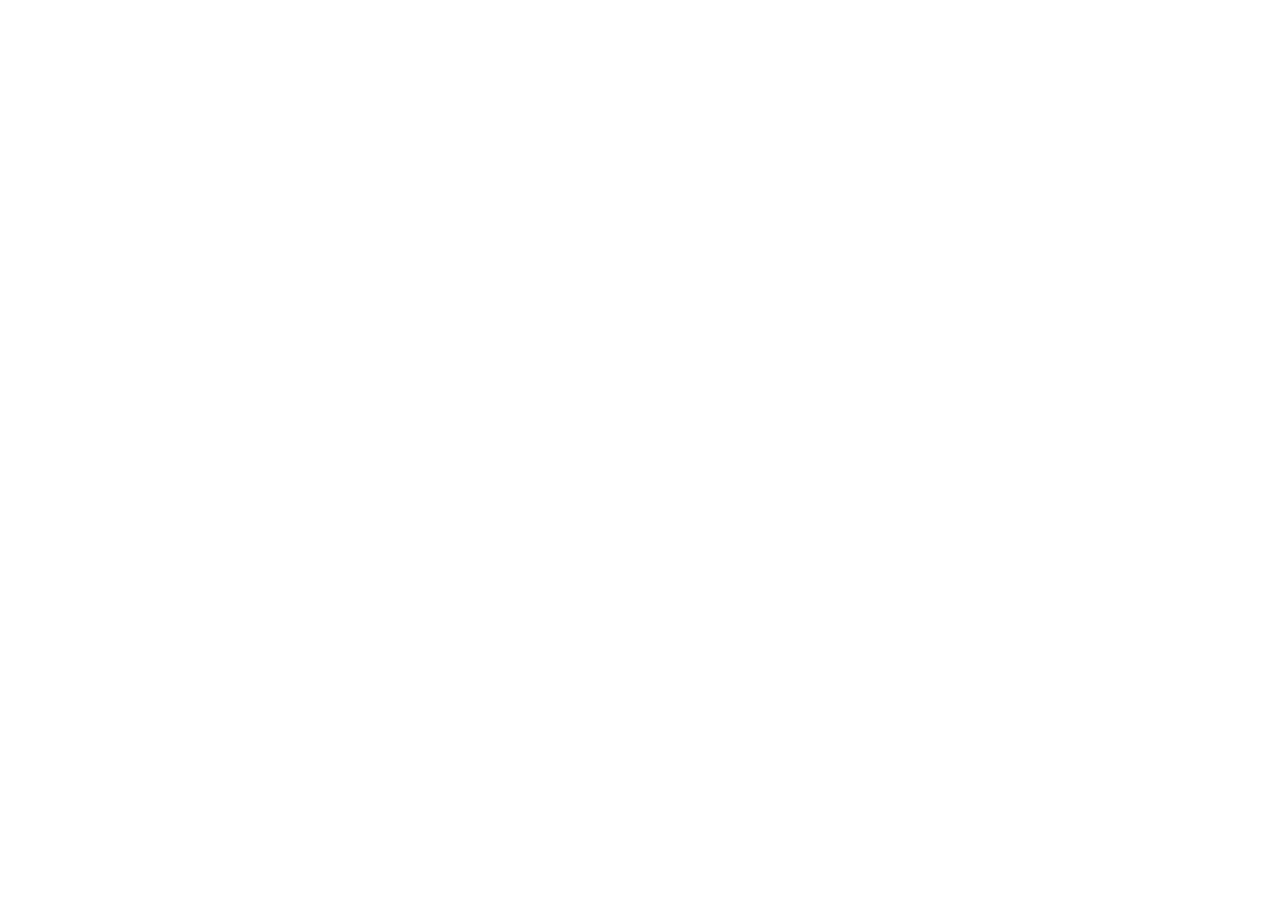
==== index.html @ 973f93fd "Initial commit: Cristina's Portfolio - React + Vite + TypeScript + Tailwind, con case studies (Telem" ====
<!doctype html>
<html lang="es">
  <head>
    <meta charset="UTF-8" />
    <meta name="viewport" content="width=device-width, initial-scale=1.0" />
    <link rel="icon" type="image/png" href="/favicon.png" />
    <title>Cristina's Portfolio — Product Designer</title>
    <meta name="description" content="Portfolio MVP for Cristina Salazar, Senior Product Designer specializing in AI-first workflows and complex user flows." />
    <meta property="og:title" content="Cristina's Portfolio — Product Designer" />
    <meta property="og:description" content="Portfolio MVP for Cristina Salazar, Senior Product Designer specializing in AI-first workflows and complex user flows." />
    <meta property="og:type" content="website" />
    <meta name="twitter:card" content="summary_large_image" />
    <link rel="preconnect" href="https://fonts.googleapis.com">
    <link rel="preconnect" href="https://fonts.gstatic.com" crossorigin>
    <link href="https://fonts.googleapis.com/css2?family=JetBrains+Mono:wght@400;500;600&display=swap" rel="stylesheet">
  </head>
  <body class="bg-white text-[#101010] antialiased selection:bg-[#101010] selection:text-white">
    <div id="root"></div>
    <script type="module" src="/src/main.tsx"></script>
  </body>
</html>
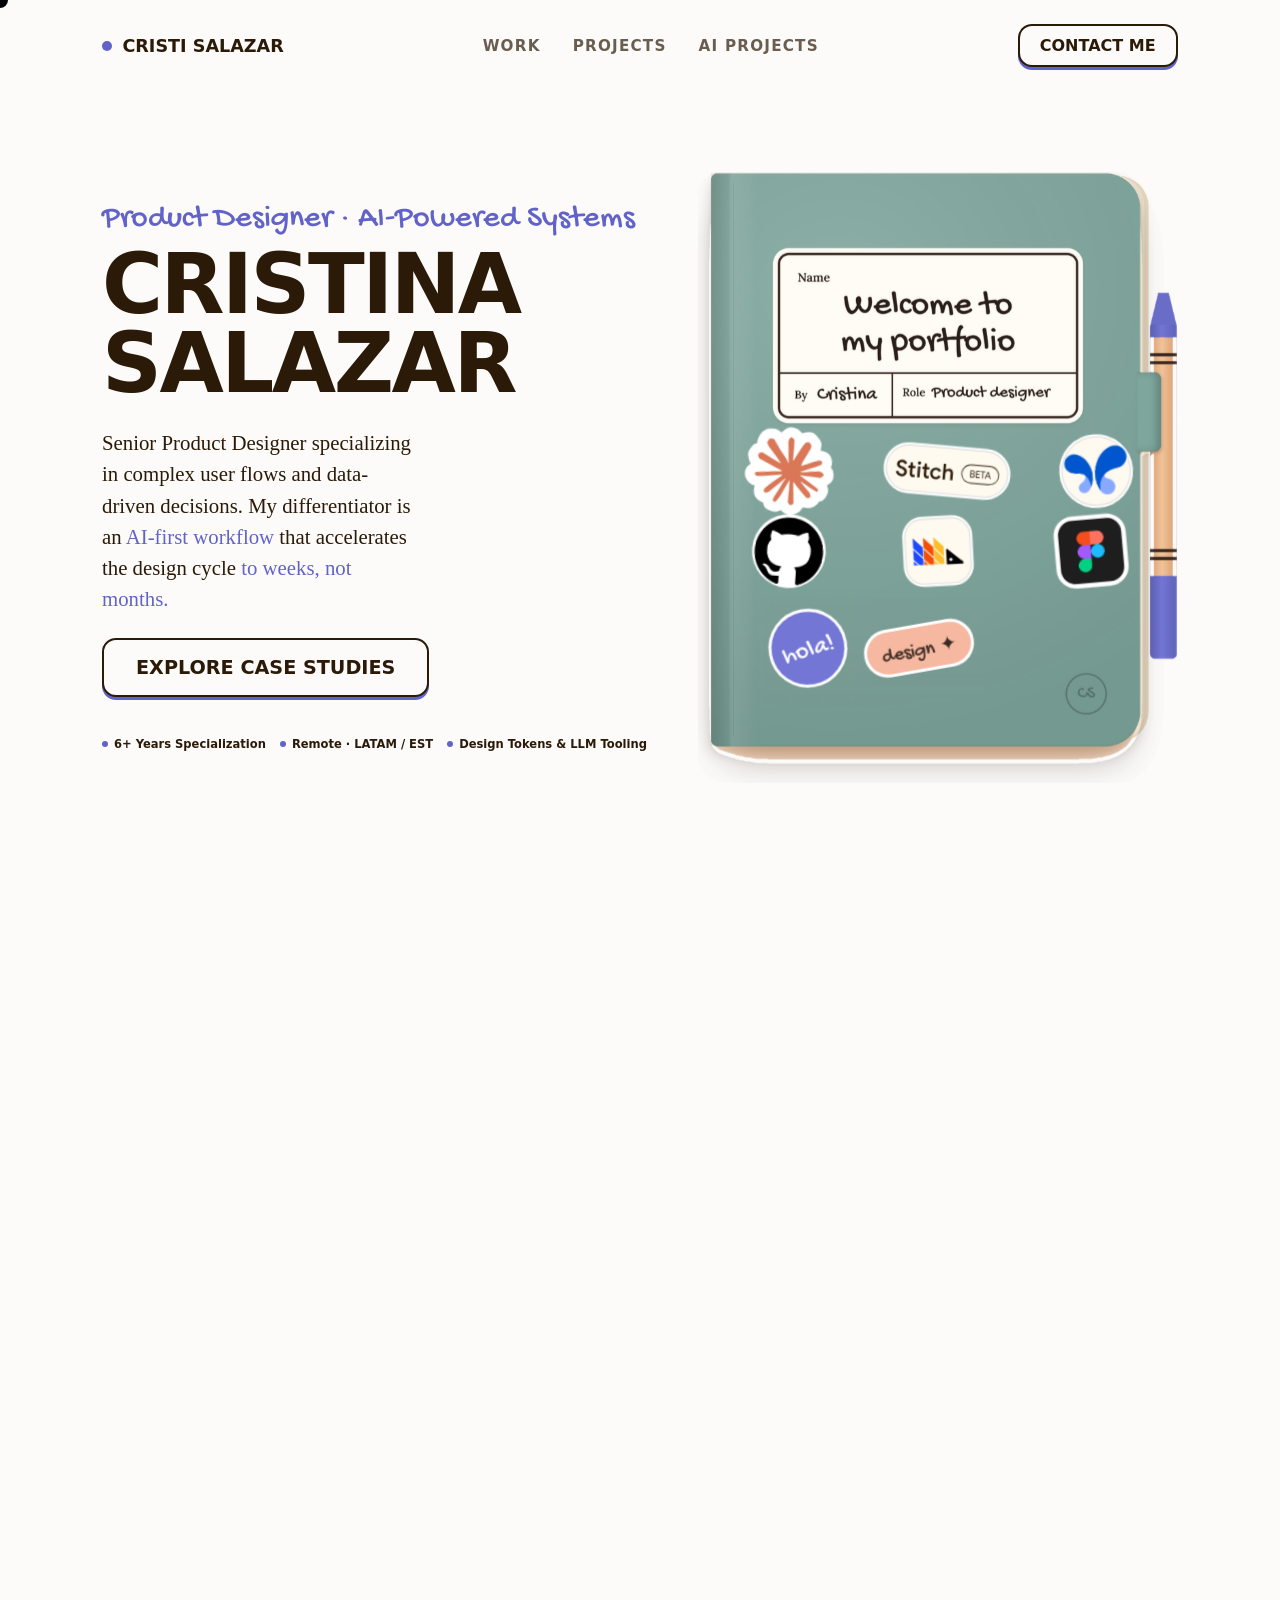
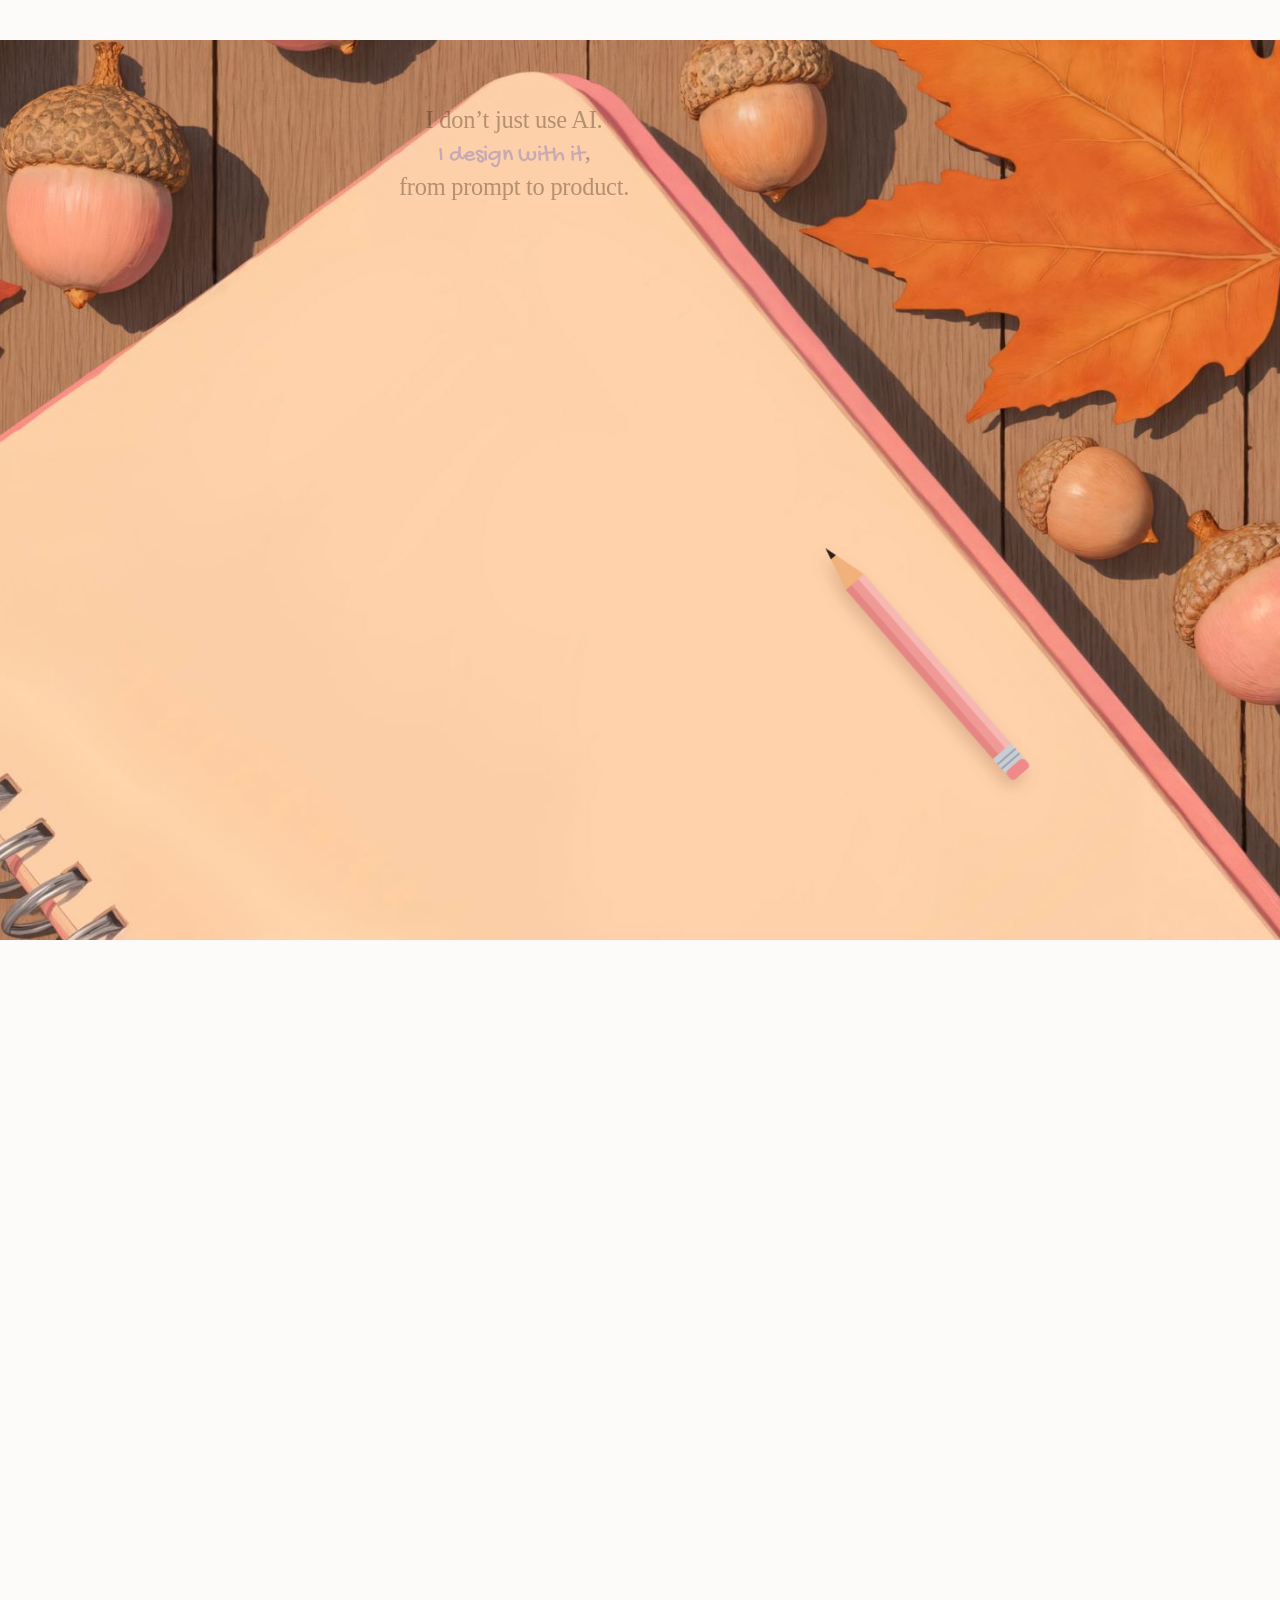
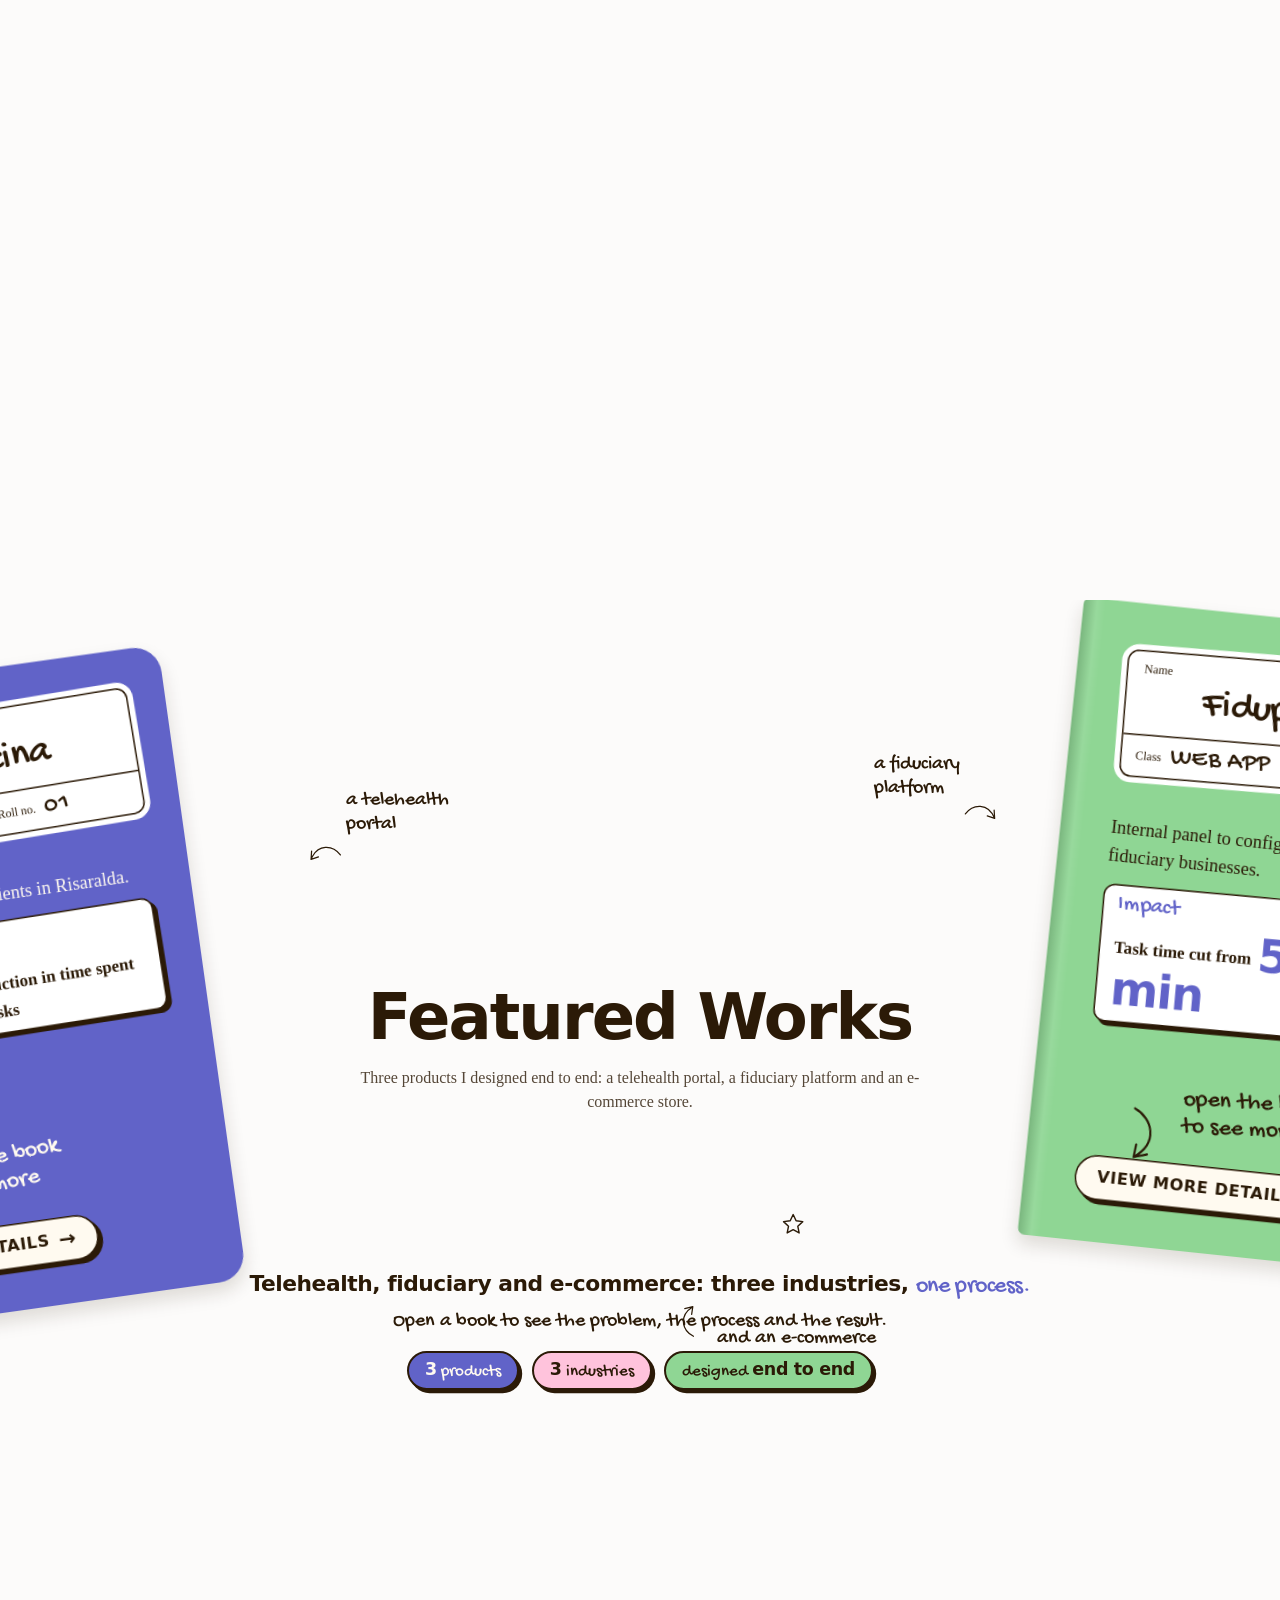
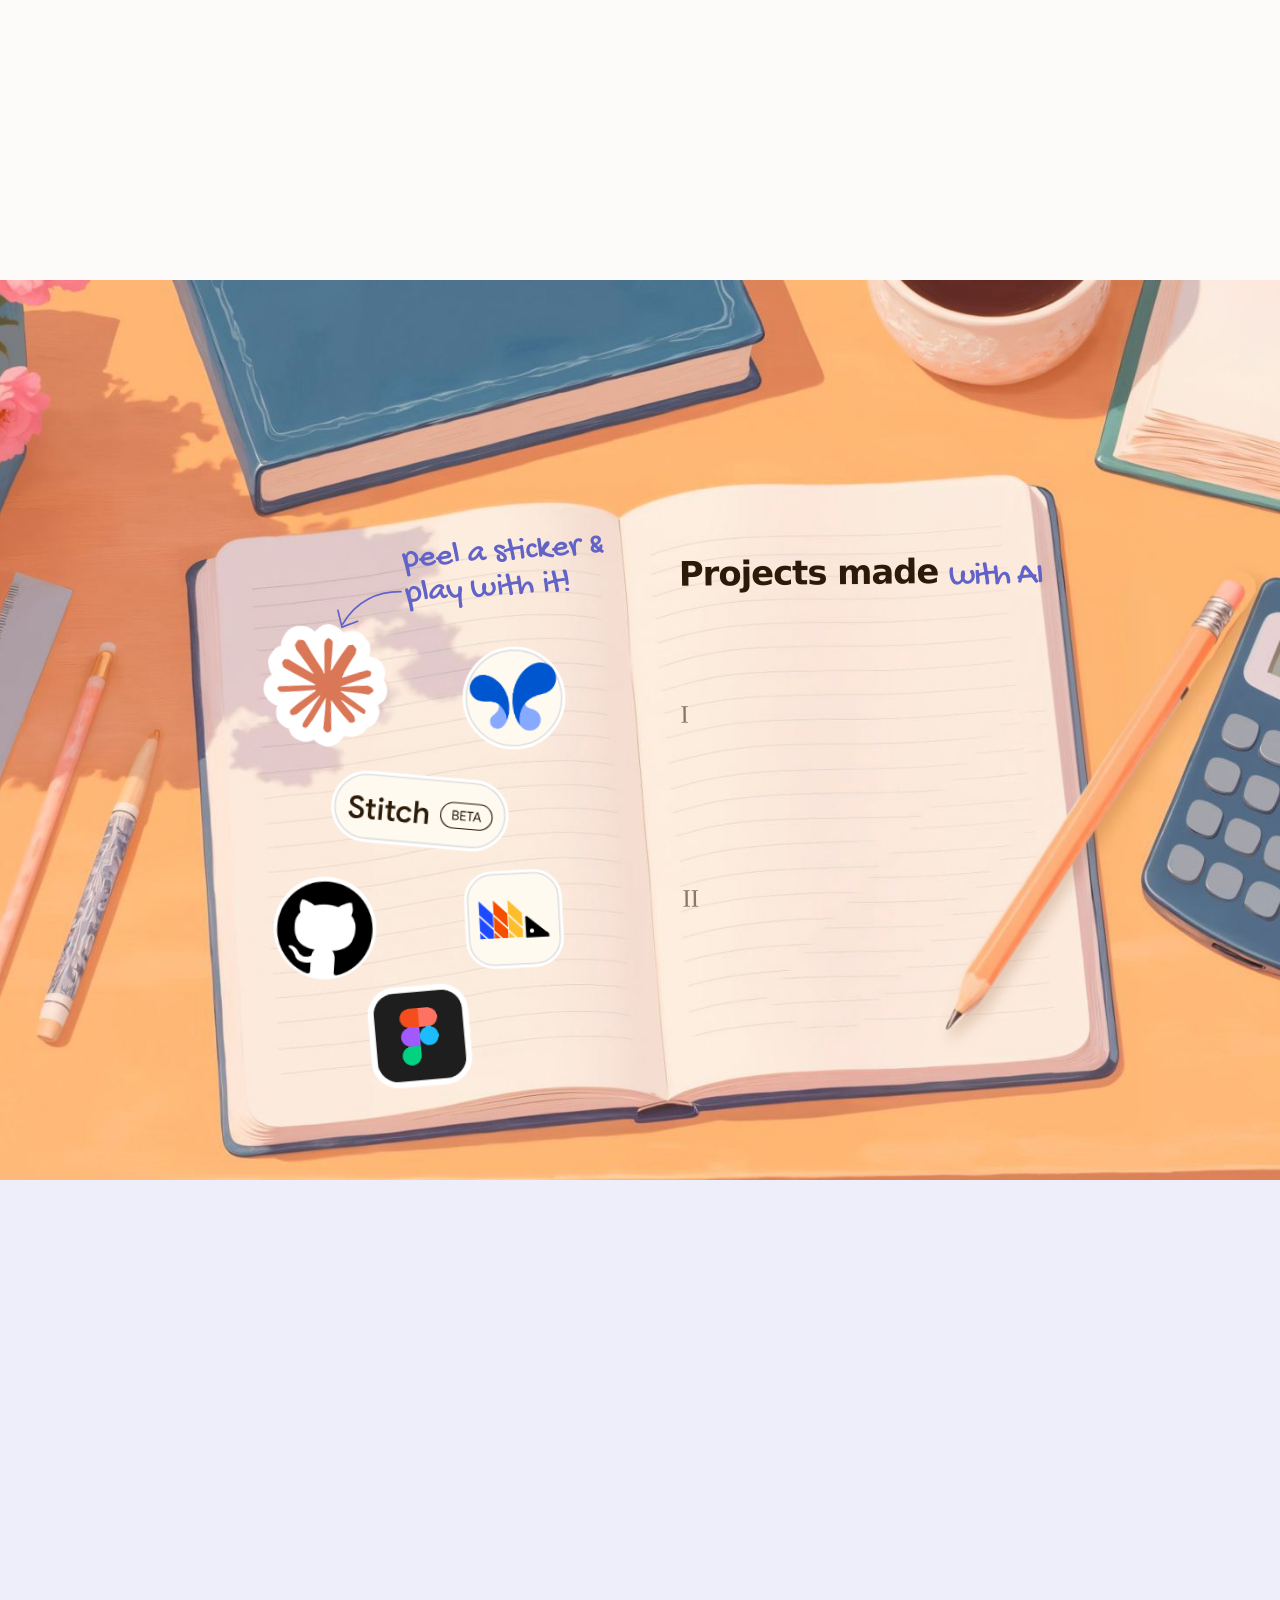
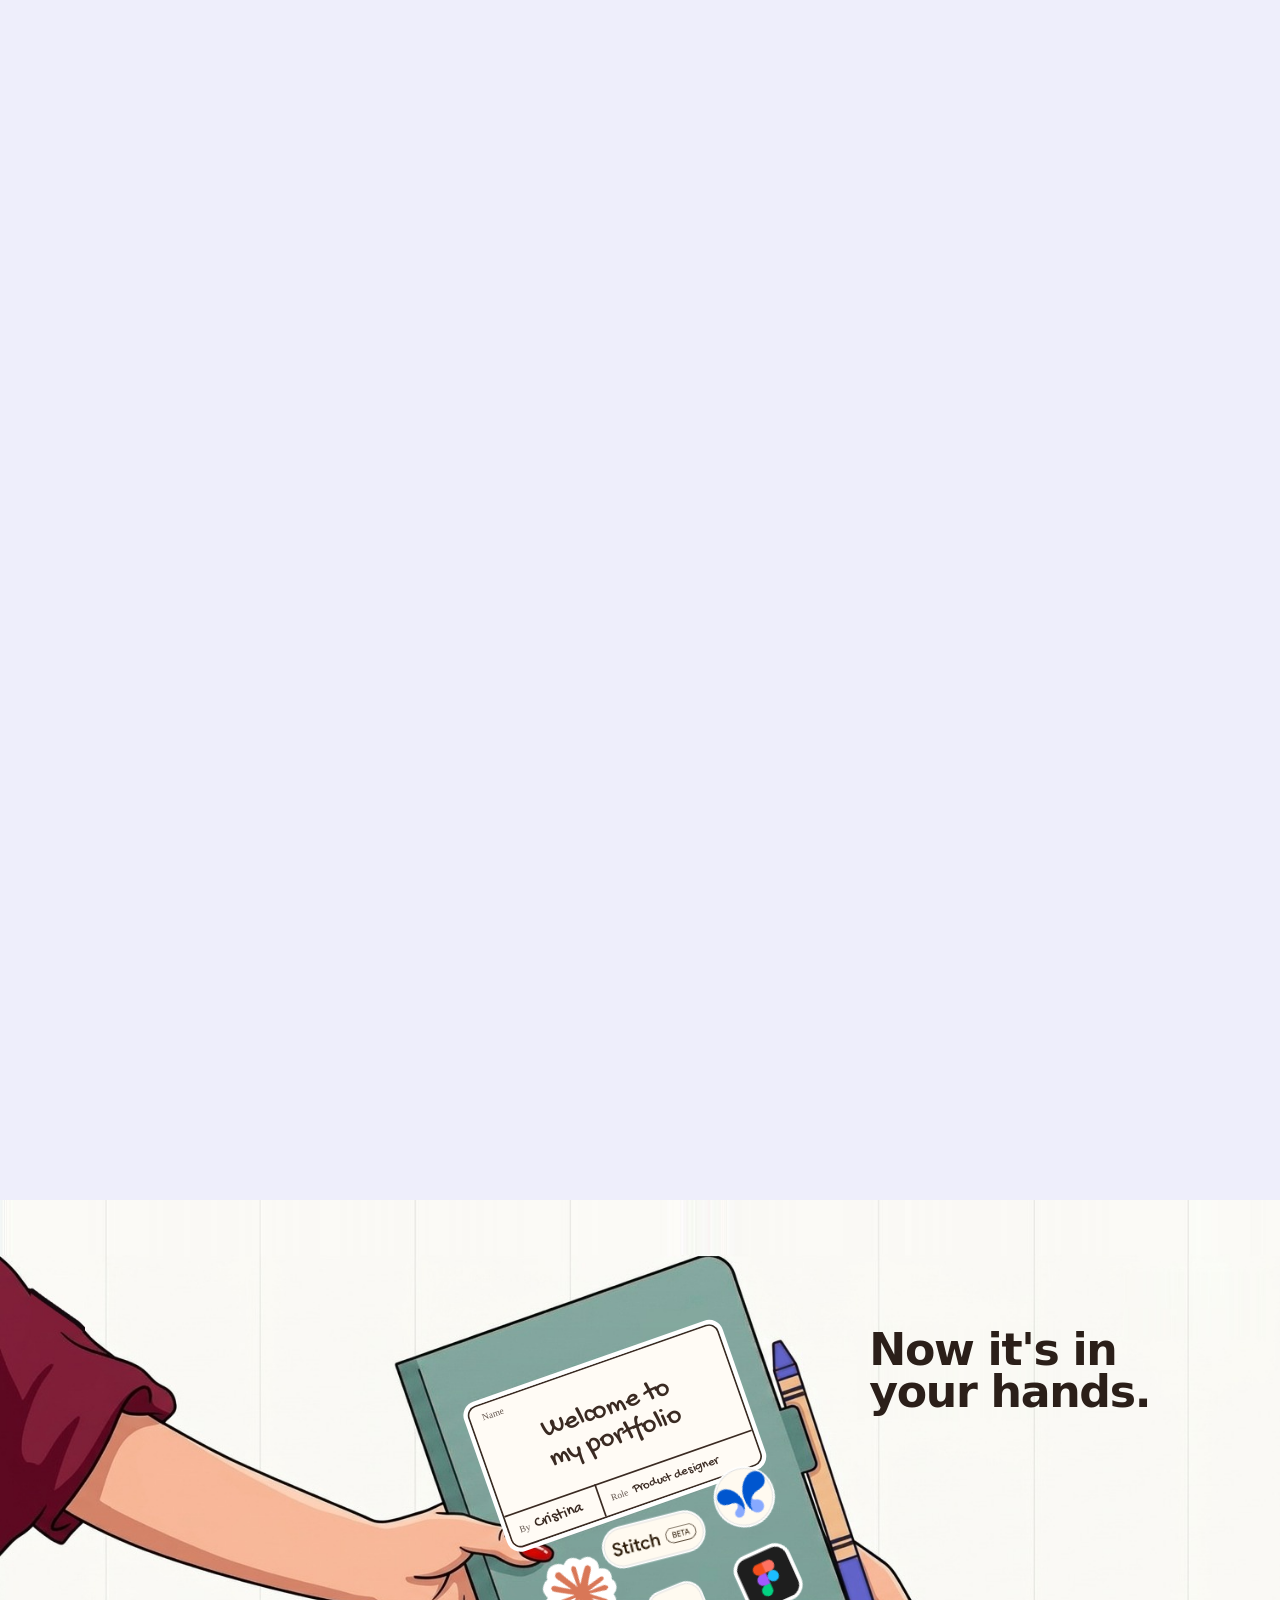
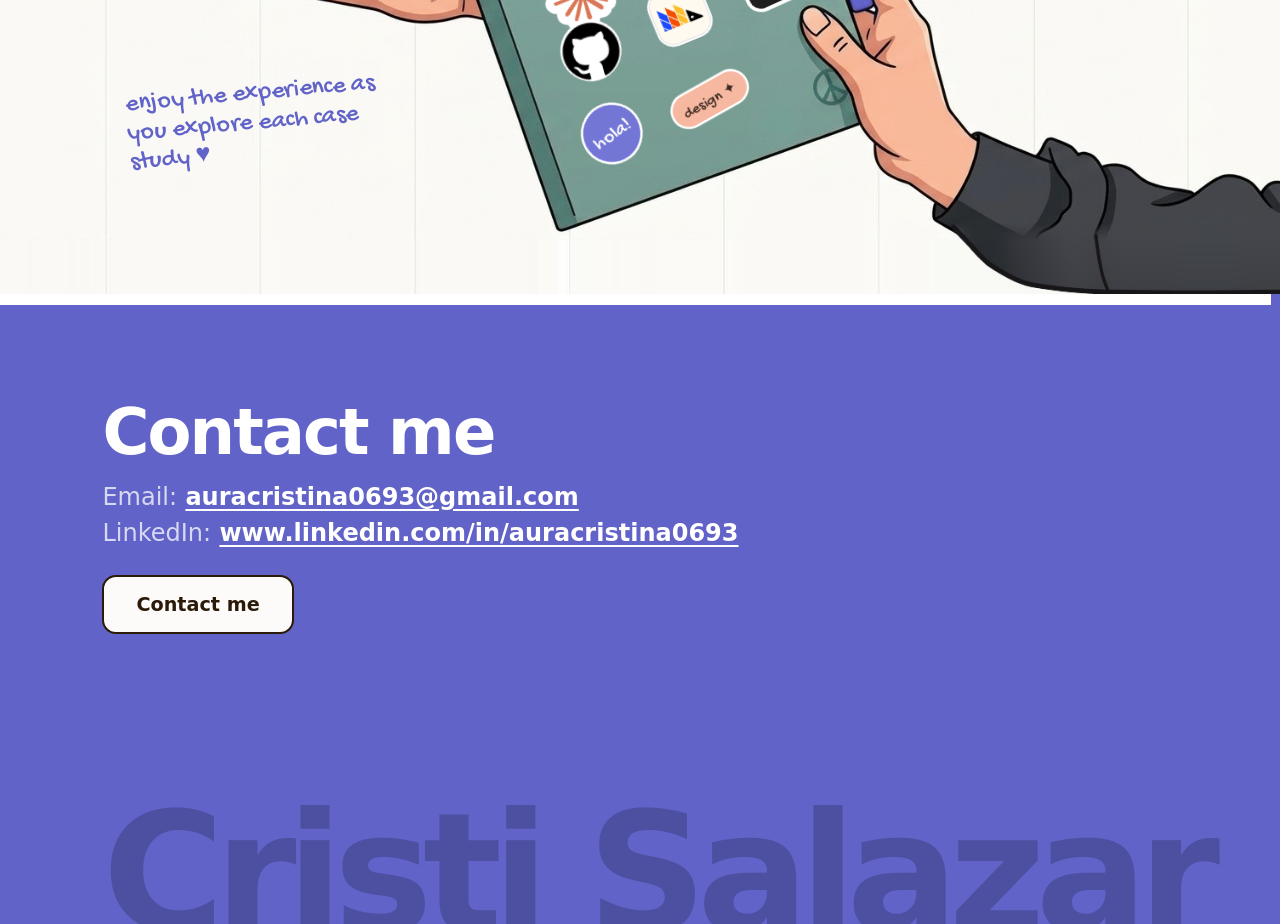
==== commit b15faadd: "Reemplaza el portafolio por la nueva versión interactiva (Motion Kit) con metadatos de vista previa " ====
--- a/index.html
+++ b/index.html
@@ -1,22 +1,945 @@
 <!doctype html>
-<html lang="es">
-  <head>
-    <meta charset="UTF-8" />
-    <meta name="viewport" content="width=device-width, initial-scale=1.0" />
-    <link rel="icon" type="image/png" href="/favicon.png" />
-    <title>Cristina's Portfolio — Product Designer</title>
-    <meta name="description" content="Portfolio MVP for Cristina Salazar, Senior Product Designer specializing in AI-first workflows and complex user flows." />
-    <meta property="og:title" content="Cristina's Portfolio — Product Designer" />
-    <meta property="og:description" content="Portfolio MVP for Cristina Salazar, Senior Product Designer specializing in AI-first workflows and complex user flows." />
-    <meta property="og:type" content="website" />
-    <meta name="twitter:card" content="summary_large_image" />
-    <link rel="preconnect" href="https://fonts.googleapis.com">
-    <link rel="preconnect" href="https://fonts.gstatic.com" crossorigin>
-    <link href="https://fonts.googleapis.com/css2?family=JetBrains+Mono:wght@400;500;600&display=swap" rel="stylesheet">
-  </head>
-  <body class="bg-white text-[#101010] antialiased selection:bg-[#101010] selection:text-white">
-    <div id="root"></div>
-    <script type="module" src="/src/main.tsx"></script>
-  </body>
-</html>
-
+<html lang="en">
+<head>
+<meta charset="utf-8">
+<meta name="viewport" content="width=device-width,initial-scale=1,viewport-fit=cover">
+<title>Cristina Salazar — Product Designer</title>
+<meta name="description" content="Senior Product Designer specializing in complex user flows and data-driven decisions. AI-first workflow: from prompt to product.">
+<link rel="icon" type="image/png" href="/favicon.png">
+<link rel="canonical" href="https://cristina-ux-ai-first-portfolio.vercel.app/">
+<meta property="og:type" content="website">
+<meta property="og:title" content="Cristina Salazar — Product Designer">
+<meta property="og:description" content="Senior Product Designer specializing in complex user flows and data-driven decisions. AI-first workflow: from prompt to product.">
+<meta property="og:url" content="https://cristina-ux-ai-first-portfolio.vercel.app/">
+<meta property="og:image" content="https://cristina-ux-ai-first-portfolio.vercel.app/og-image.png">
+<meta property="og:image:width" content="1200">
+<meta property="og:image:height" content="630">
+<meta name="twitter:card" content="summary_large_image">
+<meta name="twitter:title" content="Cristina Salazar — Product Designer">
+<meta name="twitter:description" content="Senior Product Designer specializing in complex user flows and data-driven decisions. AI-first workflow: from prompt to product.">
+<meta name="twitter:image" content="https://cristina-ux-ai-first-portfolio.vercel.app/og-image.png">
+<style>:root{color-scheme:light;box-sizing:border-box;padding-top:env(safe-area-inset-top,0px);padding-bottom:env(safe-area-inset-bottom,0px)}html{scroll-padding-top:env(safe-area-inset-top,0px)}body{margin:0;padding:0;font:14px -apple-system,BlinkMacSystemFont,sans-serif;background:#fff;color:#000}img{max-width:100%}[hidden]:not([hidden=until-found i]){display:none!important}</style>
+<script>
+/* PostHog — analítica del portafolio */
+!function(t,e){var o,n,p,r;e.__SV||(window.posthog=e,e._i=[],e.init=function(i,s,a){function g(t,e){var o=e.split(".");2==o.length&&(t=t[o[0]],e=o[1]),t[e]=function(){t.push([e].concat(Array.prototype.slice.call(arguments,0)))}}(p=t.createElement("script")).type="text/javascript",p.crossOrigin="anonymous",p.async=!0,p.src=s.api_host.replace(".i.posthog.com","-assets.i.posthog.com")+"/static/array.js",(r=t.getElementsByTagName("script")[0]).parentNode.insertBefore(p,r);var u=e;for(void 0!==a?u=e[a]=[]:a="posthog",u.people=u.people||[],u.toString=function(t){var e="posthog";return"posthog"!==a&&(e+="."+a),t||(e+=" (stub)"),e},u.people.toString=function(){return u.toString(1)+".people (stub)"},o="init capture register register_once unregister identify reset opt_in_capturing opt_out_capturing has_opted_out_capturing set_config startSessionRecording stopSessionRecording captureException get_distinct_id".split(" "),n=0;n<o.length;n++)g(u,o[n]);e._i.push([i,s,a])},e.__SV=1)}(document,window.posthog||[]);
+posthog.init('phc_pVfDcb928zjS3e7SnteHc66aULhc6K7WHgpMxXKEoRjr',{api_host:'https://us.i.posthog.com',defaults:'2026-05-30',person_profiles:'identified_only'});
+</script>
+</head>
+<body>
+<link rel="preconnect" href="https://fonts.googleapis.com">
+<link rel="preconnect" href="https://fonts.gstatic.com" crossorigin>
+<link href="https://fonts.googleapis.com/css2?family=Gochi+Hand&family=Lora:wght@500;600&display=swap" rel="stylesheet">
+<style>
+:root{
+  --bg:#fcfbfa; --ink:#2b1a07; --accent:#6163C8; --soft:#eeeefb;
+  --ease:cubic-bezier(.2,.7,.2,1);
+}
+*{box-sizing:border-box;margin:0}
+html{scroll-behavior:smooth}
+body{background:var(--bg);color:var(--ink);font:400 18px/1.5 Georgia,serif;overflow-x:hidden}
+a{color:inherit;text-decoration:none}
+h1,h2{font-family:system-ui,sans-serif;font-weight:900;letter-spacing:-.03em;line-height:.95}
+h1{font-size:clamp(3.5rem,11vw,9rem)}
+h2{font-size:clamp(2rem,5vw,4rem)}
+em{color:var(--accent);font-style:normal}
+
+/* Loader */
+.loader{position:fixed;inset:0;z-index:100;display:grid;place-items:center;background:var(--bg);transition:opacity .6s var(--ease),visibility .6s}
+.loader__ring{width:48px;height:48px;border:4px solid #0001;border-top-color:var(--ink);border-radius:50%;animation:spin .8s linear infinite}
+body:not(.is-loading) .loader{opacity:0;visibility:hidden}
+@keyframes spin{to{transform:rotate(1turn)}}
+
+/* Reveal al hacer scroll */
+[data-reveal]{opacity:0;transform:translateY(24px);transition:opacity .8s var(--ease) var(--d,0s),transform .8s var(--ease) var(--d,0s)}
+[data-reveal].is-in{opacity:1;transform:none}
+
+/* Nav / botones */
+.nav{position:absolute;inset:0 0 auto;z-index:50;display:flex;justify-content:space-between;align-items:center;padding:24px 8vw}
+.nav__logo{display:inline-flex;align-items:center;gap:10px;font:900 1.1rem system-ui}
+.nav__links{display:flex;gap:32px}
+.nav__links a{font:600 .95rem system-ui;letter-spacing:.08em;color:var(--ink);opacity:.7;transition:opacity .2s var(--ease),color .2s var(--ease)}
+.nav__links a:hover{opacity:1;color:var(--accent)}
+@media (max-width:800px){.nav__links{display:none}}
+.nav__logo::before{content:"";width:10px;height:10px;border-radius:50%;background:var(--accent)}
+.btn{display:inline-block;padding:10px 20px;border:2px solid var(--ink);border-radius:14px;background:var(--bg);font:600 1rem system-ui;box-shadow:0 3px 0 var(--accent);transition:transform .2s var(--ease),box-shadow .2s var(--ease)}
+.btn:hover{transform:translateY(2px);box-shadow:0 1px 0 var(--accent)}
+.btn--big{padding:16px 32px;font-size:1.2rem;margin-top:24px}
+
+/* Hero */
+.herowrap{height:360vh}
+.hero{position:sticky;top:0;min-height:100vh;padding:14vh 8vw 8vh;display:grid;grid-template-columns:1fr 1fr;gap:4vw;align-items:center}
+.hero h1{font-size:clamp(2.75rem,6.5vw,6.5rem)}
+.eyebrow{color:var(--accent);font:400 2rem/1.1 'Gochi Hand',cursive;margin-bottom:8px}
+.lead{margin-top:24px;font-size:1.5rem;max-width:20ch}
+.lead--wide{max-width:30ch;font-size:1.3rem}
+.meta{list-style:none;padding:0;margin-top:40px;display:flex;flex-wrap:nowrap;gap:10px 14px;font:600 clamp(.7rem,.9vw,.95rem) system-ui;white-space:nowrap}
+.meta li{display:inline-flex;align-items:center;gap:6px}
+.meta li::before{content:"";width:6px;height:6px;border-radius:50%;background:var(--accent);flex:none}
+.hero__text{grid-column:1;grid-row:1;--t1:0;transform:translateX(calc(var(--t1,0) * -75vw));opacity:calc(1 - var(--t1,0) * 1.3);will-change:transform,opacity}
+.hero__text2{position:absolute;left:8vw;top:50%;width:24vw;transform:translateY(calc(-50% + (1 - var(--t2,0)) * 40px));opacity:var(--t2,0);pointer-events:none}
+.hero__text2 .eyebrow{font-size:2rem}
+.hero__text2 p.big{font:400 clamp(1.1rem,1.7vw,1.7rem)/1.35 Georgia,serif}
+
+/* Tablet "My Notes" en la página izquierda */
+.cover__back{box-shadow:inset -3cqw 0 4cqw -3cqw #0002}
+.tablet{position:absolute;left:6cqw;top:5cqw;bottom:5cqw;width:77cqw;display:flex;background:#e6e2da;border:.5cqw solid #f6f3ee;border-radius:5.5cqw;padding:3cqw;box-sizing:border-box}
+.tablet__band{flex:none;width:3.4cqw;margin:-3cqw 2cqw -3cqw -3cqw;background:#f4f1ec;border-right:.4cqw solid #d6d1c8;border-radius:5cqw 0 0 5cqw}
+.screen{flex:1;min-width:0;background:#fffaf0;border-radius:4cqw;padding:5cqw 4cqw 0;overflow:hidden;position:relative}
+.screen__head{display:flex;justify-content:space-between;align-items:center}
+.screen__title{font:700 5.6cqw/1 Georgia,serif;color:var(--ink);margin:0}
+.screen__title span{color:#b9b2a6}
+.avatar{width:6.4cqw;height:6.4cqw;border-radius:50%;background:var(--accent);border:.5cqw solid var(--ink);display:flex;align-items:center;justify-content:center;gap:1cqw;box-sizing:border-box}
+.avatar i{width:1cqw;height:1.4cqw;border-radius:50%;background:var(--ink)}
+.screen__bar{display:flex;align-items:center;gap:1.6cqw;margin-top:4cqw}
+.chip{display:inline-flex;align-items:center;gap:1cqw;padding:1.1cqw 2cqw;border:.3cqw solid var(--ink);border-radius:99px;font:500 2.5cqw system-ui;color:var(--ink);background:#fffaf0}
+.chip svg{width:2.4cqw;height:2.4cqw;fill:none;stroke:var(--ink);stroke-width:2;stroke-linecap:round;stroke-linejoin:round}
+.kebab{margin-left:auto;display:flex;flex-direction:column;gap:.7cqw}
+.kebab i{width:.8cqw;height:.8cqw;border-radius:50%;background:var(--ink)}
+.tiles{display:grid;grid-template-columns:repeat(3,minmax(0,1fr));gap:3cqw 2.6cqw;margin-top:6cqw}
+.tile{position:relative;aspect-ratio:.82;box-sizing:border-box}
+.heart{position:absolute;top:1cqw;right:1cqw;width:3cqw;height:3cqw;fill:var(--accent);stroke:var(--ink);stroke-width:1.6}
+.plate{position:absolute;left:50%;top:38%;transform:translateX(-50%);width:76%;height:20%;background:#fffaf0;border:.35cqw solid var(--ink);border-radius:1cqw;box-shadow:0 0 0 .5cqw #fffaf0}
+/* notas adhesivas */
+
+/* post-its que suben con el scroll */
+.notes{height:240vh;position:relative}
+.notes__stage{position:sticky;top:0;height:100vh;overflow:hidden;display:flex;flex-direction:column;align-items:center;justify-content:center;padding:0 8vw}
+.notes__row{position:relative}
+.notes__lines{position:absolute;left:0;top:0;width:100%;overflow:visible;pointer-events:none;z-index:3}
+.notes__lines path{fill:none;stroke:var(--accent);stroke-width:.3;stroke-linecap:round;stroke-linejoin:round;stroke-dasharray:1;stroke-dashoffset:calc(1 - var(--l,0))}
+@media (max-width:800px){.notes__lines{display:none}}
+@media (prefers-reduced-motion:reduce){.notes__lines path{stroke-dashoffset:0}}
+.hl{color:var(--accent);font-family:'Gochi Hand',cursive;font-weight:400}
+.notes__title{margin:0;text-align:center;font:400 clamp(1.6rem,3vw,2.6rem)/1.25 Georgia,serif;letter-spacing:-.01em;color:var(--ink);opacity:var(--ti,1)}
+.notes__row{width:100%;margin-top:10vh;display:grid;grid-template-columns:repeat(4,1fr);gap:3vw;align-items:start}
+.pn{aspect-ratio:1/.95;display:grid;place-items:center;text-align:center;position:relative;background:linear-gradient(#0000001a 0,#0000 14%),var(--c);box-shadow:0 .6vw 1.4vw #2b1a0720;font:400 clamp(1.1rem,2.1vw,1.9rem)/1.15 'Gochi Hand',cursive;color:var(--ink);transform:rotate(var(--rot))}
+.step{transform:translateY(calc((1 - var(--k,0)) * 120vh))}
+.step__txt{margin:2.2vh 0 0;padding:0 .5vw;font:400 clamp(.85rem,1.05vw,1rem)/1.5 Georgia,serif;color:var(--ink);opacity:.8;text-align:center}
+.pn small{font:600 .75em Georgia,serif;letter-spacing:.08em;opacity:.7}
+.pn__d--smile{position:absolute;right:30%;bottom:16%;width:1.6vw;height:.8vw;border:2px solid var(--ink);border-top:0;border-radius:0 0 99px 99px}
+@media (max-width:800px){.notes{height:200vh}.notes__row{grid-template-columns:repeat(2,1fr);gap:5vw;margin-top:5vh}.pn{font-size:1.3rem}}
+
+/* post-its dentro del cuaderno */
+.notes__stage{display:block;padding:0}
+.notes__canvas{position:absolute;left:50%;top:50%;width:max(100vw,calc(100vh * 1.7498));aspect-ratio:2000/1143;transform:translate(-50%,-50%);background:#c99a6e url([data-uri]) center/cover;container-type:inline-size;overflow:hidden}
+.notes__title{position:absolute;left:27%;width:30%;top:15%;text-align:center;margin:0;font:400 1.55cqw/1.3 Georgia,serif}
+.notes__pencil{position:absolute;left:68%;top:69%;width:19cqw;height:2cqw;transform:translate(-50%,-50%) rotate(49deg);filter:drop-shadow(.3cqw .5cqw .5cqw #5a2a1033);pointer-events:none}
+.notes__lines{display:none}
+.notes__row{position:absolute;left:27cqw;width:29cqw;top:31%;margin:0;grid-template-columns:repeat(2,1fr);gap:1.6cqw 3cqw}
+.pn{font-size:1.6cqw;box-shadow:0 .3cqw .8cqw #2b1a0730}
+.step__txt{margin:1.2cqw 0 0;padding:0;font-size:1cqw;line-height:1.45}
+.notes__title{transform-origin:50% 0;transform:translateY(var(--d,0px)) scale(var(--s,1))}
+.notes__row{transform-origin:50% -9.13cqw;transform:translateY(var(--d,0px)) scale(var(--s,1))}
+@media (max-width:800px){
+  .notes__title,.notes__row{transform:none}
+  .notes__pencil{display:none}
+  .notes{height:auto}
+  .notes__stage{position:static;height:auto;overflow:visible;padding:8vh 5vw;background:#c99a6e}
+  .notes__canvas{position:static;width:auto;aspect-ratio:auto;transform:none;background:#f9d9b6;border-radius:18px;padding:8vh 5vw;container-type:normal;overflow:visible}
+  .notes__title{position:static;width:auto;font-size:1.35rem}
+  .notes__row{position:static;width:auto;margin-top:5vh;grid-template-columns:repeat(2,1fr);gap:6vw 5vw}
+  .pn{font-size:1.3rem}.step__txt{font-size:.9rem}
+  .step{transform:none}
+}
+@media (prefers-reduced-motion:reduce){.step{transform:none}}
+.stickynote{background:#ffd84d;border:.35cqw solid var(--ink);border-radius:1cqw;clip-path:polygon(0 0,100% 0,100% 78%,78% 100%,0 100%)}
+.stickynote::after{content:"";position:absolute;right:0;bottom:0;width:22%;height:22%;background:#f2b800;border-left:.35cqw solid var(--ink);border-top:.35cqw solid var(--ink);border-radius:1cqw 0 0 0}
+/* cuadernos */
+.nb{border:.35cqw solid var(--ink);border-radius:1.2cqw .8cqw .8cqw 1.2cqw;background:#fff;box-shadow:.7cqw .5cqw 0 -.1cqw #fff,.7cqw .5cqw 0 .25cqw var(--ink);overflow:hidden}
+.nb::before{content:"";position:absolute;left:7%;top:0;bottom:0;width:.3cqw;background:#0002}
+.nb--blobs{background:radial-gradient(circle at 30% 22%,#8f7ae0 0 22%,transparent 23%),radial-gradient(circle at 78% 12%,#4aa3ff 0 18%,transparent 19%),radial-gradient(circle at 80% 58%,#ff8fb1 0 20%,transparent 21%),radial-gradient(circle at 28% 78%,var(--accent) 0 20%,transparent 21%),radial-gradient(circle at 62% 86%,#8fd694 0 18%,transparent 19%),#fff}
+.nb--half{background:linear-gradient(#fff 0 56%,var(--accent) 56%)}
+.nb--white{background:linear-gradient(#fff 0 58%,#fff 58%);background-image:linear-gradient(transparent 0 57%,#ff8fb1 57% 58%,transparent 58%)}
+.nb--pink{background:#ffc3dc}
+.nb--bottom{background:linear-gradient(#fff 0 62%,#ffd84d 62%)}
+.nb--cream{background:#fffaf0}
+.nb--grid{background-color:var(--ink);background-image:linear-gradient(90deg,#fffaf01f .5cqw,transparent .5cqw),linear-gradient(#fffaf01f .5cqw,transparent .5cqw);background-size:1.6cqw 1.6cqw}
+.nb--grid::after{content:"";position:absolute;right:8%;bottom:8%;width:34%;height:22%;background:linear-gradient(90deg,#8fd694 0 18%,transparent 18% 34%,#8fd694 34% 52%,transparent 52% 68%,#8fd694 68% 100%)}
+/* carpetas */
+.folder{margin-top:2.4cqw;aspect-ratio:.9}
+.folder::before{content:"";position:absolute;left:0;top:-2.4cqw;width:46%;height:3cqw;background:var(--tab);border:.35cqw solid var(--ink);border-bottom:0;border-radius:1cqw 1cqw 0 0}
+.folder::after{content:"";position:absolute;inset:0;background:var(--face);border:.35cqw solid var(--ink);border-radius:0 1cqw 1cqw 1cqw}
+.folder .heart{z-index:2}
+.folder--yellow{--tab:#c98f00;--face:#ffd84d}
+.folder--teal{--tab:#4f7c73;--face:#6c968d}
+.folder{border:0}
+.nb--logo{background:var(--cv);color:var(--fg)}
+.nb--logo .lg{position:absolute;left:0;right:0;top:12%;height:44%;display:flex;align-items:center;justify-content:center}
+.nb--logo .lg svg{width:48%;height:auto;display:block}
+.nb--logo .lg.wide svg{width:74%}
+.nb--logo .plate{top:auto;bottom:10%;transform:translateX(-50%);height:17%;width:78%;display:flex;align-items:center;justify-content:center;box-shadow:none}
+.nb--logo .plate em{font:700 normal 2.7cqw system-ui;font-style:normal;letter-spacing:.02em;color:var(--ink);white-space:nowrap}
+
+.flabel{position:absolute;z-index:2;left:0;right:0;top:44%;text-align:center;font:700 3cqw Georgia,serif;color:var(--ink)}
+.nb--grid .plate{top:38%;display:flex;align-items:center;justify-content:center;box-shadow:none;height:20%}
+.nb--grid .plate em{font:700 normal 3cqw Georgia,serif;font-style:normal;color:var(--ink)}
+.slot{border:.35cqw dashed #d8cfc2;border-radius:1.2cqw}
+
+
+/* Cuaderno que se abre con el scroll */
+.bookpos{--p:0;grid-column:2;grid-row:1;position:relative;width:min(100%,calc(78vh * .785));aspect-ratio:703/896;margin:0 auto;container-type:inline-size;perspective:2400px}
+.book{position:absolute;inset:0;transform-style:preserve-3d;transform-origin:2.7% 50%;transform:translateX(calc(var(--p) * var(--tx, 44.75cqw))) scale(calc(1 - var(--p) * (1 - var(--sf, .5))));will-change:transform}
+.pages,.cover__back{position:absolute;left:2.7%;top:.2%;width:89.5%;height:93.6%;background:#fffaf0;box-sizing:border-box}
+.pages{border-radius:0 7cqw 7cqw 0;padding:8cqw 6cqw 6cqw 8cqw;display:flex;flex-direction:column;justify-content:center;box-shadow:inset 3cqw 0 4cqw -3cqw #0002, 1.2cqw 0 0 -.3cqw #efe3cf, 2.4cqw 0 0 -.6cqw #e6d7c0}
+.pages p{margin:0}
+.pages__photo{display:block;width:62%;margin:0 auto;aspect-ratio:1;object-fit:cover;object-position:top;border-radius:4cqw;border:2cqw solid #fff;box-sizing:border-box;transform:rotate(1.5deg)}
+.pages__name{font:400 11cqw/.95 'Gochi Hand',cursive;color:var(--ink);margin-top:5cqw!important;text-align:center}
+.pages__text{font:400 5.4cqw/1.35 Georgia,serif;color:var(--ink);margin-top:3cqw!important;text-align:center}
+.cover{position:absolute;inset:0;transform-origin:2.7% 50%;transform-style:preserve-3d;transform:translateZ(1px) rotateY(calc(var(--p) * -180deg))}
+.cover__front{position:absolute;inset:0;width:100%;height:100%;display:block;backface-visibility:hidden}
+.cover__back{transform:rotateY(180deg);backface-visibility:hidden;border-radius:7cqw 0 0 7cqw}
+
+
+/* Stickers despegables */
+.cover__stk{position:absolute;inset:0;backface-visibility:hidden;transform:translateZ(1px);pointer-events:none;border-radius:7cqw 0 0 7cqw}
+.stk__cta{position:absolute;left:-43%;top:42%;width:46%;pointer-events:none;color:var(--accent);font:400 5.6cqw/1.05 'Gochi Hand',cursive;transform:rotate(-5deg)}
+.stk__cta span{display:block;width:92%}
+.stk__cta svg{position:absolute;left:56%;top:96%;width:40%;height:auto;overflow:visible;fill:none;stroke:var(--accent);stroke-width:.8;stroke-linecap:round;stroke-linejoin:round;animation:ctaNudge 2.2s var(--ease) infinite}
+@keyframes ctaNudge{0%,100%{transform:translate(0,0)}50%{transform:translate(1.2cqw,.6cqw)}}
+@media (prefers-reduced-motion:reduce){.stk__cta svg{animation:none}}
+.stk{position:absolute;left:var(--x);top:var(--y);width:var(--w);pointer-events:auto;cursor:grab;touch-action:none;user-select:none;-webkit-user-select:none;
+  transform:translate(-50%,-50%) translate(var(--dx,0px),var(--dy,0px)) rotate(var(--r,0deg)) scale(var(--s,1));
+  filter:drop-shadow(0 0 0 #0000);transition:transform .22s var(--ease),filter .22s var(--ease)}
+.stk svg{display:block;width:100%;height:auto;overflow:visible;pointer-events:none}
+.stk:hover{--s:1.07;filter:drop-shadow(0 .7cqw .6cqw #00000040);animation:stkPeel .35s var(--ease)}
+.stk.is-drag{--s:1.12;cursor:grabbing;transition:none;filter:drop-shadow(0 1.6cqw 1.2cqw #00000045);z-index:20}
+@keyframes stkPeel{0%{transform:translate(-50%,-50%) translate(var(--dx,0px),var(--dy,0px)) rotate(var(--r,0deg)) scale(1)}
+  40%{transform:translate(-50%,-50%) translate(var(--dx,0px),var(--dy,0px)) rotate(calc(var(--r,0deg) + 5deg)) scale(1.1)}
+  100%{transform:translate(-50%,-50%) translate(var(--dx,0px),var(--dy,0px)) rotate(var(--r,0deg)) scale(1.07)}}
+@media (prefers-reduced-motion:reduce){.stk,.stk:hover{animation:none;transition:none}}
+
+/* Sticky scroll */
+.sticky{display:grid;grid-template-columns:minmax(280px,38%) 1fr;gap:4vw;padding:0 8vw}
+.sticky__panel{position:sticky;top:0;height:100vh;display:flex;flex-direction:column;justify-content:center;gap:32px}
+.sticky__list{list-style:none;padding:0;display:grid;gap:8px;font:600 1.1rem system-ui}
+.sticky__list li{padding:10px 16px;border-radius:12px;opacity:.45;transition:all .4s var(--ease);cursor:pointer}
+.sticky__list li.is-active{opacity:1;background:var(--soft);color:var(--accent);transform:translateX(8px)}
+.scene{height:100vh;display:grid;place-items:center}
+.scene .ph{width:100%;aspect-ratio:4/3;border-radius:24px;transform:scale(.92);opacity:.4;transition:all .7s var(--ease)}
+.scene.is-active .ph{transform:none;opacity:1}
+
+/* Scroll horizontal */
+.hscroll{height:400vh;position:relative}
+.hscroll__pin{position:sticky;top:0;height:100vh;overflow:hidden}
+.hscroll__track{display:flex;height:100%;width:max-content;will-change:transform}
+.hpanel{width:100vw;height:100%;display:grid;place-items:center;padding:8vw}
+.hpanel--1{background:#fde9d9}
+.hpanel--2{background:#e4efe0}
+.hpanel--3{background:#dfe8f5}
+.hpanel--4{background:#f5e0ea}
+.hscroll__bar{position:absolute;left:8vw;right:8vw;bottom:5vh;height:4px;background:#0002;border-radius:4px}
+.hscroll__bar span{display:block;height:100%;width:0;background:var(--ink);border-radius:4px}
+
+/* Proyectos */
+
+/* proyectos: libros */
+.works{height:320vh;position:relative;--u:min(1vw,1.55vh)}
+.works__stage{position:sticky;top:0;height:100vh;overflow:hidden}
+.works__head{position:absolute;left:50%;top:50%;width:min(36rem,46vw);text-align:center;transform:translate(-50%,calc(-50% - var(--hy,0) * 14vh));opacity:var(--ho,1)}
+.works__head h2{margin:0;color:var(--ink)}
+.works__head p{margin:2vh 0 0;font:400 clamp(1rem,1.25vw,1.2rem)/1.5 Georgia,serif;color:var(--ink);opacity:.8}
+
+/* proyectos hechos con IA */
+.made{height:280vh;position:relative;background:var(--soft)}
+.made__stage{background:url([data-uri]